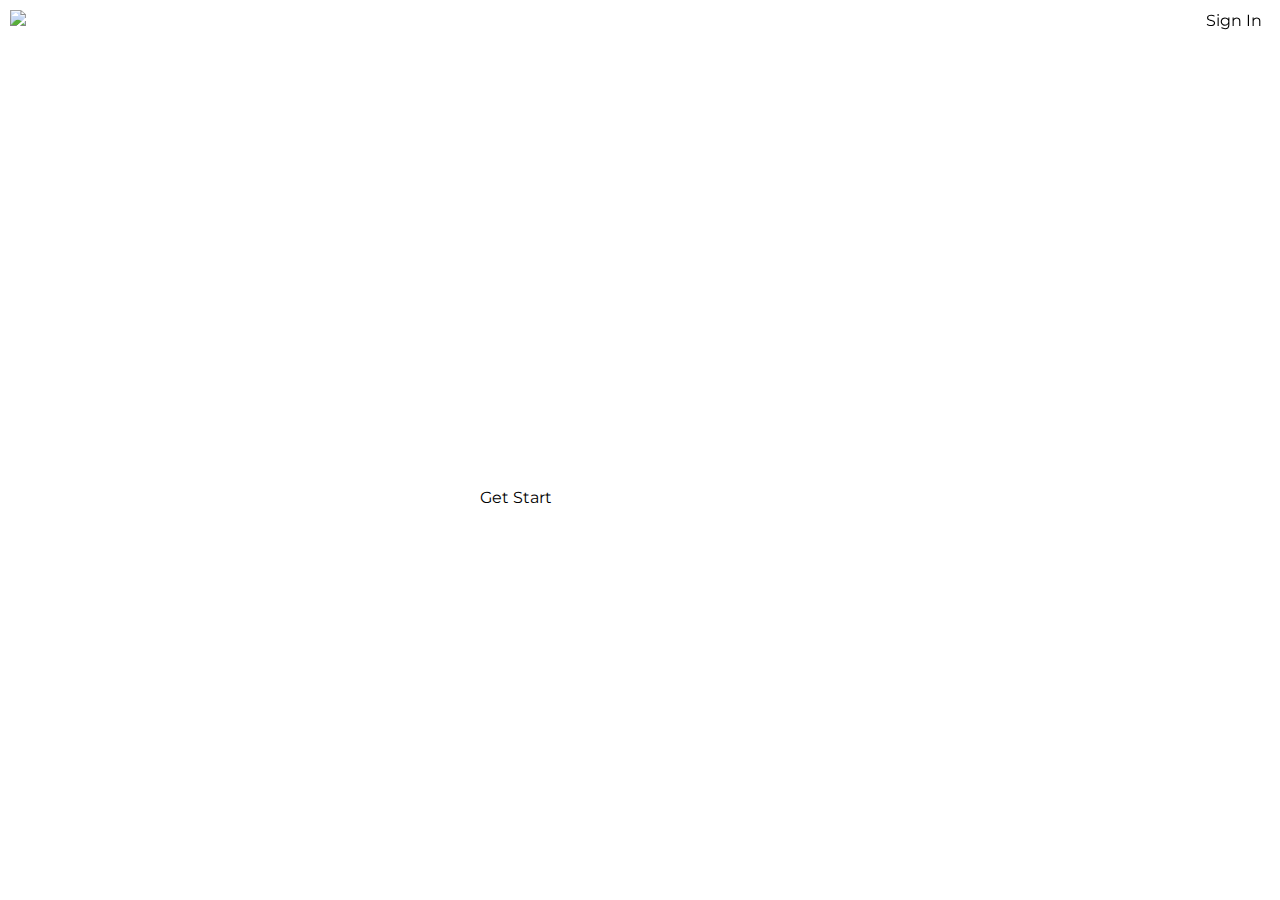
==== html/index.html @ ce7d1e2d "налаштування папок" ====
<!DOCTYPE html>
<html lang="en">

<head>
    <meta charset="UTF-8">
    <meta http-equiv="X-UA-Compatible" content="IE=edge">
    <meta name="viewport" content="width=device-width, initial-scale=1.0">
    <title>VistraChat</title>
    <link rel="stylesheet" type="text/css" href="/css/index.css">
    <script src="js/script.js" defer>
    </script>

    <!--Boxicons -->
    <link rel="stylesheet" href="https://cdn.jsdelivr.net/npm/boxicons@latest/css/boxicons.min.css">
    <link
        href="https://fonts.googleapis.com/css2?family=Inter:wght@300;500&family=Montserrat:ital,wght@0,500;1,300&display=swap"
        rel="stylesheet">
</head>


<body>
    <header>
        <ul class="navigation">
            <a href="#">
                <span class="logo"><img src="img/Vector.png"></span>
            </a>
        </ul>
        <div class="buttons">
            <a href="#" class="btn1">Log In</a>
            <a href="#" class="btn">Sign In</a>
        </div>
    </header>

    <section class="home" id="home">
        <div class="contents">
            <span>Watch videos and chatting with friends.</span>
        </div>
        <div class="info">
            <div class="box">
                <i class='bx bx-group'></i>
                <h2>Watch Together</h2>
                <p>Virtual movie night with your partner, friends, family, or colleagues? We've got you covered! Gather
                    as many people as you like!</p>
            </div>
            <div class="box">
                <i class='bx bx-repost'></i>
                <h2>Auto Sync</h2>
                <p>No more 3, 2, 1...we'll handle the video synchronization for you!</p>
            </div>
            <div class="box">
                <i class='bx bx-conversation'></i>
                <h2>Share Your Thoughts</h2>
                <p>Use your keyboard to share reactions in live chat with your friends - the next best thing to being
                    together!</p>
            </div>
        </div>
        <div class="start">
            <a href="#" class="strt">Get Start</a>
        </div>
    </section>
</body>

</html>
---- css/index.css ----
* {
    font-family: 'Inter', sans-serif;
    font-family: 'Montserrat', sans-serif;
    margin: 0;
    padding: 0;
    box-sizing: border-box;
    list-style: none;
    text-decoration: none;
    scroll-padding-top: 2rem;
    scroll-behavior: smooth;
}

/*Fast Variable*/
:root {
    --text-color: #fff;
    --textt-color: #000;
}

body {
    background: url("VistraChat.png") no-repeat center center fixed;
    background-size: cover;
    font-family: 'Montserrat', sans-serif;
}

header {
    position: fixed;
    top: 0;
    left: 0;
    right: 0;
    padding: 10px 10px;
    display: flex;
    align-items: center;
    justify-content: space-between;
}

.btn {
    text-align: center;
    padding: 0.5rem;
    background: #fff;
    color: #000;
    border-radius: 0.5rem;
}

.btn1 {
    color: #fff;
}

.btn:hover {
    background: #000;
    color: #fff;
}

.btn1:hover {
    color: #000;
}

.contents {
    text-align: center;
}

.contents span {
    position: absolute;
    font-size: 43px;
    right: 350px;
    top: 11rem;
    font-family: 'Inter', sans-serif;
    color: #fff;
}

.info {
    display: flex;
    align-items: center;
    grid-template-columns: repeat(auto-fit, minmax(150px, auto));
    gap: 15rem;
    margin-top: 16rem;
    color: #fff;
}

.info .box {
    text-align: center;
    padding: 10px;
    backdrop-filter: blur(1.3px);
    border-radius: 0.5rem;
}

.info .box .bx {
    font-size: 39px;
    padding: 10px;
}

.info .box h2 {
    font-size: 1.3rem;
}

.strt {
    position: absolute;
    right: 45rem;
    top: 30rem;
    padding: 0.5rem;
    background: #fff;
    color: #000;
    border-radius: 0.5rem;
}

.strt:hover {
    background: #000;
    color: #fff;
}
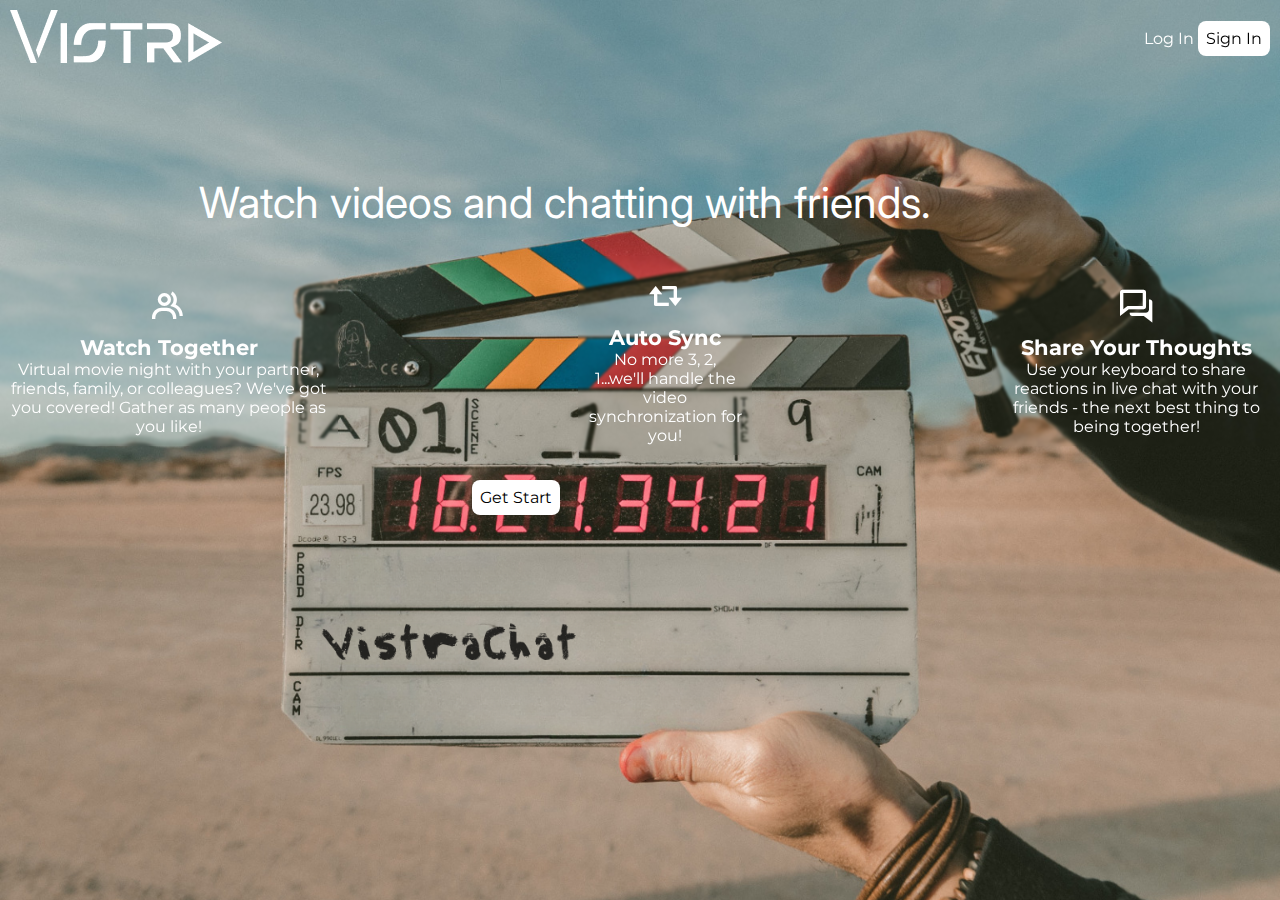
==== commit f4268967: "change folder img" ====
--- a/html/index.html
+++ b/html/index.html
@@ -1,63 +1,70 @@
 <!DOCTYPE html>
 <html lang="en">
-
-<head>
-    <meta charset="UTF-8">
-    <meta http-equiv="X-UA-Compatible" content="IE=edge">
-    <meta name="viewport" content="width=device-width, initial-scale=1.0">
+  <head>
+    <meta charset="UTF-8" />
+    <meta http-equiv="X-UA-Compatible" content="IE=edge" />
+    <meta name="viewport" content="width=device-width, initial-scale=1.0" />
     <title>VistraChat</title>
-    <link rel="stylesheet" type="text/css" href="/css/index.css">
-    <script src="js/script.js" defer>
-    </script>
+    <link rel="stylesheet" type="text/css" href="/css/index.css" />
+    <script src="js/script.js" defer></script>
 
     <!--Boxicons -->
-    <link rel="stylesheet" href="https://cdn.jsdelivr.net/npm/boxicons@latest/css/boxicons.min.css">
     <link
-        href="https://fonts.googleapis.com/css2?family=Inter:wght@300;500&family=Montserrat:ital,wght@0,500;1,300&display=swap"
-        rel="stylesheet">
-</head>
+      rel="stylesheet"
+      href="https://cdn.jsdelivr.net/npm/boxicons@latest/css/boxicons.min.css"
+    />
+    <link
+      href="https://fonts.googleapis.com/css2?family=Inter:wght@300;500&family=Montserrat:ital,wght@0,500;1,300&display=swap"
+      rel="stylesheet"
+    />
+  </head>
 
-
-<body>
+  <body>
     <header>
-        <ul class="navigation">
-            <a href="#">
-                <span class="logo"><img src="img/Vector.png"></span>
-            </a>
-        </ul>
-        <div class="buttons">
-            <a href="#" class="btn1">Log In</a>
-            <a href="#" class="btn">Sign In</a>
-        </div>
+      <ul class="navigation">
+        <a href="#">
+          <span class="logo"><img src="/img/Vector.png" alt="nothing" /></span>
+        </a>
+      </ul>
+      <div class="buttons">
+        <a href="#" class="btn1">Log In</a>
+        <a href="#" class="btn">Sign In</a>
+      </div>
     </header>
 
     <section class="home" id="home">
-        <div class="contents">
-            <span>Watch videos and chatting with friends.</span>
+      <div class="contents">
+        <span>Watch videos and chatting with friends.</span>
+      </div>
+      <div class="info">
+        <div class="box">
+          <i class="bx bx-group"></i>
+          <h2>Watch Together</h2>
+          <p>
+            Virtual movie night with your partner, friends, family, or
+            colleagues? We've got you covered! Gather as many people as you
+            like!
+          </p>
         </div>
-        <div class="info">
-            <div class="box">
-                <i class='bx bx-group'></i>
-                <h2>Watch Together</h2>
-                <p>Virtual movie night with your partner, friends, family, or colleagues? We've got you covered! Gather
-                    as many people as you like!</p>
-            </div>
-            <div class="box">
-                <i class='bx bx-repost'></i>
-                <h2>Auto Sync</h2>
-                <p>No more 3, 2, 1...we'll handle the video synchronization for you!</p>
-            </div>
-            <div class="box">
-                <i class='bx bx-conversation'></i>
-                <h2>Share Your Thoughts</h2>
-                <p>Use your keyboard to share reactions in live chat with your friends - the next best thing to being
-                    together!</p>
-            </div>
+        <div class="box">
+          <i class="bx bx-repost"></i>
+          <h2>Auto Sync</h2>
+          <p>
+            No more 3, 2, 1...we'll handle the video synchronization for you!
+          </p>
         </div>
-        <div class="start">
-            <a href="#" class="strt">Get Start</a>
+        <div class="box">
+          <i class="bx bx-conversation"></i>
+          <h2>Share Your Thoughts</h2>
+          <p>
+            Use your keyboard to share reactions in live chat with your friends
+            - the next best thing to being together!
+          </p>
         </div>
+      </div>
+      <div class="start">
+        <a href="#" class="strt">Get Start</a>
+      </div>
     </section>
-</body>
-
-</html>+  </body>
+</html>
--- a/css/index.css
+++ b/css/index.css
@@ -1,108 +1,108 @@
 * {
-    font-family: 'Inter', sans-serif;
-    font-family: 'Montserrat', sans-serif;
-    margin: 0;
-    padding: 0;
-    box-sizing: border-box;
-    list-style: none;
-    text-decoration: none;
-    scroll-padding-top: 2rem;
-    scroll-behavior: smooth;
+	font-family: "Inter", sans-serif;
+	font-family: "Montserrat", sans-serif;
+	margin: 0;
+	padding: 0;
+	box-sizing: border-box;
+	list-style: none;
+	text-decoration: none;
+	scroll-padding-top: 2rem;
+	scroll-behavior: smooth;
 }
 
 /*Fast Variable*/
 :root {
-    --text-color: #fff;
-    --textt-color: #000;
+	--text-color: #fff;
+	--textt-color: #000;
 }
 
 body {
-    background: url("VistraChat.png") no-repeat center center fixed;
-    background-size: cover;
-    font-family: 'Montserrat', sans-serif;
+	background: url("/img/VistraChat.png") no-repeat center center fixed;
+	background-size: cover;
+	font-family: "Montserrat", sans-serif;
 }
 
 header {
-    position: fixed;
-    top: 0;
-    left: 0;
-    right: 0;
-    padding: 10px 10px;
-    display: flex;
-    align-items: center;
-    justify-content: space-between;
+	position: fixed;
+	top: 0;
+	left: 0;
+	right: 0;
+	padding: 10px 10px;
+	display: flex;
+	align-items: center;
+	justify-content: space-between;
 }
 
 .btn {
-    text-align: center;
-    padding: 0.5rem;
-    background: #fff;
-    color: #000;
-    border-radius: 0.5rem;
+	text-align: center;
+	padding: 0.5rem;
+	background: #fff;
+	color: #000;
+	border-radius: 0.5rem;
 }
 
 .btn1 {
-    color: #fff;
+	color: #fff;
 }
 
 .btn:hover {
-    background: #000;
-    color: #fff;
+	background: #000;
+	color: #fff;
 }
 
 .btn1:hover {
-    color: #000;
+	color: #000;
 }
 
 .contents {
-    text-align: center;
+	text-align: center;
 }
 
 .contents span {
-    position: absolute;
-    font-size: 43px;
-    right: 350px;
-    top: 11rem;
-    font-family: 'Inter', sans-serif;
-    color: #fff;
+	position: absolute;
+	font-size: 43px;
+	right: 350px;
+	top: 11rem;
+	font-family: "Inter", sans-serif;
+	color: #fff;
 }
 
 .info {
-    display: flex;
-    align-items: center;
-    grid-template-columns: repeat(auto-fit, minmax(150px, auto));
-    gap: 15rem;
-    margin-top: 16rem;
-    color: #fff;
+	display: flex;
+	align-items: center;
+	grid-template-columns: repeat(auto-fit, minmax(150px, auto));
+	gap: 15rem;
+	margin-top: 16rem;
+	color: #fff;
 }
 
 .info .box {
-    text-align: center;
-    padding: 10px;
-    backdrop-filter: blur(1.3px);
-    border-radius: 0.5rem;
+	text-align: center;
+	padding: 10px;
+	backdrop-filter: blur(1.3px);
+	border-radius: 0.5rem;
 }
 
 .info .box .bx {
-    font-size: 39px;
-    padding: 10px;
+	font-size: 39px;
+	padding: 10px;
 }
 
 .info .box h2 {
-    font-size: 1.3rem;
+	font-size: 1.3rem;
 }
 
 .strt {
-    position: absolute;
-    right: 45rem;
-    top: 30rem;
-    padding: 0.5rem;
-    background: #fff;
-    color: #000;
-    border-radius: 0.5rem;
+	position: absolute;
+	right: 45rem;
+	top: 30rem;
+	padding: 0.5rem;
+	background: #fff;
+	color: #000;
+	border-radius: 0.5rem;
 }
 
 .strt:hover {
-    background: #000;
-    color: #fff;
-}+	background: #000;
+	color: #fff;
+}
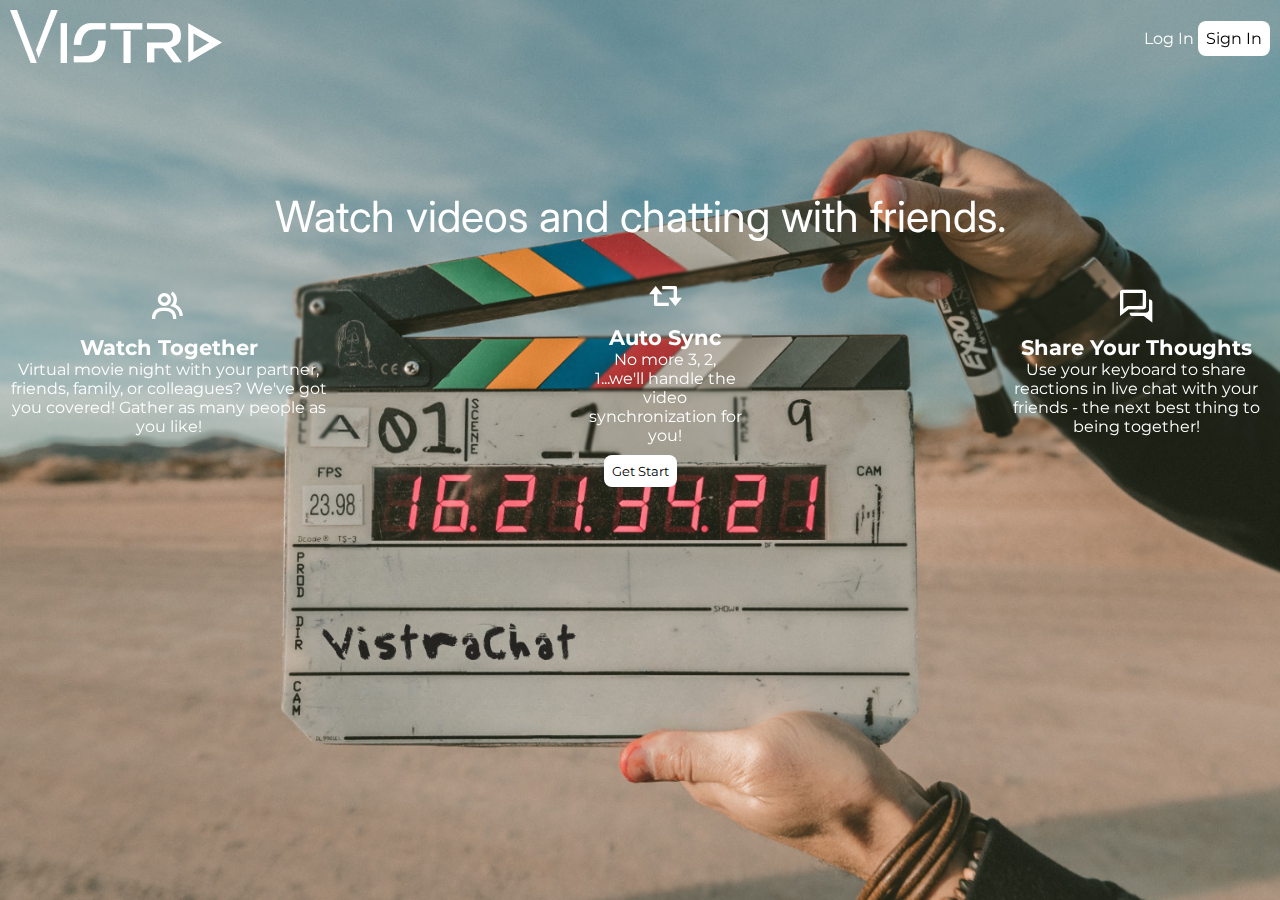
==== commit 395da605: "Fix code" ====
--- a/html/index.html
+++ b/html/index.html
@@ -1,6 +1,7 @@
 <!DOCTYPE html>
 <html lang="en">
-  <head>
+
+<head>
     <meta charset="UTF-8" />
     <meta http-equiv="X-UA-Compatible" content="IE=edge" />
     <meta name="viewport" content="width=device-width, initial-scale=1.0" />
@@ -9,62 +10,59 @@
     <script src="js/script.js" defer></script>
 
     <!--Boxicons -->
+    <link rel="stylesheet" href="https://cdn.jsdelivr.net/npm/boxicons@latest/css/boxicons.min.css" />
     <link
-      rel="stylesheet"
-      href="https://cdn.jsdelivr.net/npm/boxicons@latest/css/boxicons.min.css"
-    />
-    <link
-      href="https://fonts.googleapis.com/css2?family=Inter:wght@300;500&family=Montserrat:ital,wght@0,500;1,300&display=swap"
-      rel="stylesheet"
-    />
-  </head>
+        href="https://fonts.googleapis.com/css2?family=Inter:wght@300;500&family=Montserrat:ital,wght@0,500;1,300&display=swap"
+        rel="stylesheet" />
+</head>
 
-  <body>
+<body>
     <header>
-      <ul class="navigation">
-        <a href="#">
-          <span class="logo"><img src="/img/Vector.png" alt="nothing" /></span>
-        </a>
-      </ul>
-      <div class="buttons">
-        <a href="#" class="btn1">Log In</a>
-        <a href="#" class="btn">Sign In</a>
-      </div>
+        <ul class="navigation">
+            <a href="#">
+                <span class="logo"><img src="/img/Vector.png" alt="nothing" /></span>
+            </a>
+        </ul>
+        <div class="buttons">
+            <a href="#" class="btn1">Log In</a>
+            <a href="#" class="btn">Sign In</a>
+        </div>
     </header>
 
     <section class="home" id="home">
-      <div class="contents">
-        <span>Watch videos and chatting with friends.</span>
-      </div>
-      <div class="info">
-        <div class="box">
-          <i class="bx bx-group"></i>
-          <h2>Watch Together</h2>
-          <p>
-            Virtual movie night with your partner, friends, family, or
-            colleagues? We've got you covered! Gather as many people as you
-            like!
-          </p>
+        <div class="contents">
+            <span>Watch videos and chatting with friends.</span>
         </div>
-        <div class="box">
-          <i class="bx bx-repost"></i>
-          <h2>Auto Sync</h2>
-          <p>
-            No more 3, 2, 1...we'll handle the video synchronization for you!
-          </p>
+        <div class="info">
+            <div class="box">
+                <i class="bx bx-group"></i>
+                <h2>Watch Together</h2>
+                <p>
+                    Virtual movie night with your partner, friends, family, or
+                    colleagues? We've got you covered! Gather as many people as you
+                    like!
+                </p>
+            </div>
+            <div class="box">
+                <i class="bx bx-repost"></i>
+                <h2>Auto Sync</h2>
+                <p>
+                    No more 3, 2, 1...we'll handle the video synchronization for you!
+                </p>
+            </div>
+            <div class="box">
+                <i class="bx bx-conversation"></i>
+                <h2>Share Your Thoughts</h2>
+                <p>
+                    Use your keyboard to share reactions in live chat with your friends
+                    - the next best thing to being together!
+                </p>
+            </div>
         </div>
-        <div class="box">
-          <i class="bx bx-conversation"></i>
-          <h2>Share Your Thoughts</h2>
-          <p>
-            Use your keyboard to share reactions in live chat with your friends
-            - the next best thing to being together!
-          </p>
+        <div class="start">
+            <button href="#" class="strt">Get Start</button>
         </div>
-      </div>
-      <div class="start">
-        <a href="#" class="strt">Get Start</a>
-      </div>
     </section>
-  </body>
-</html>
+</body>
+
+</html>--- a/css/index.css
+++ b/css/index.css
@@ -59,10 +59,13 @@
 }
 
 .contents span {
-	position: absolute;
+	position: fixed;
+	top: 0;
+	left: 0;
+	right: 0;
+	padding: 190px 10px;
+	align-items: center;
 	font-size: 43px;
-	right: 350px;
-	top: 11rem;
 	font-family: "Inter", sans-serif;
 	color: #fff;
 }
@@ -93,16 +96,17 @@
 }
 
 .strt {
-	position: absolute;
-	right: 45rem;
-	top: 30rem;
+	display: flex;
+	align-items: center;
+	margin: auto;
 	padding: 0.5rem;
 	background: #fff;
 	color: #000;
+	border: none;
 	border-radius: 0.5rem;
 }
 
 .strt:hover {
 	background: #000;
 	color: #fff;
-}
+}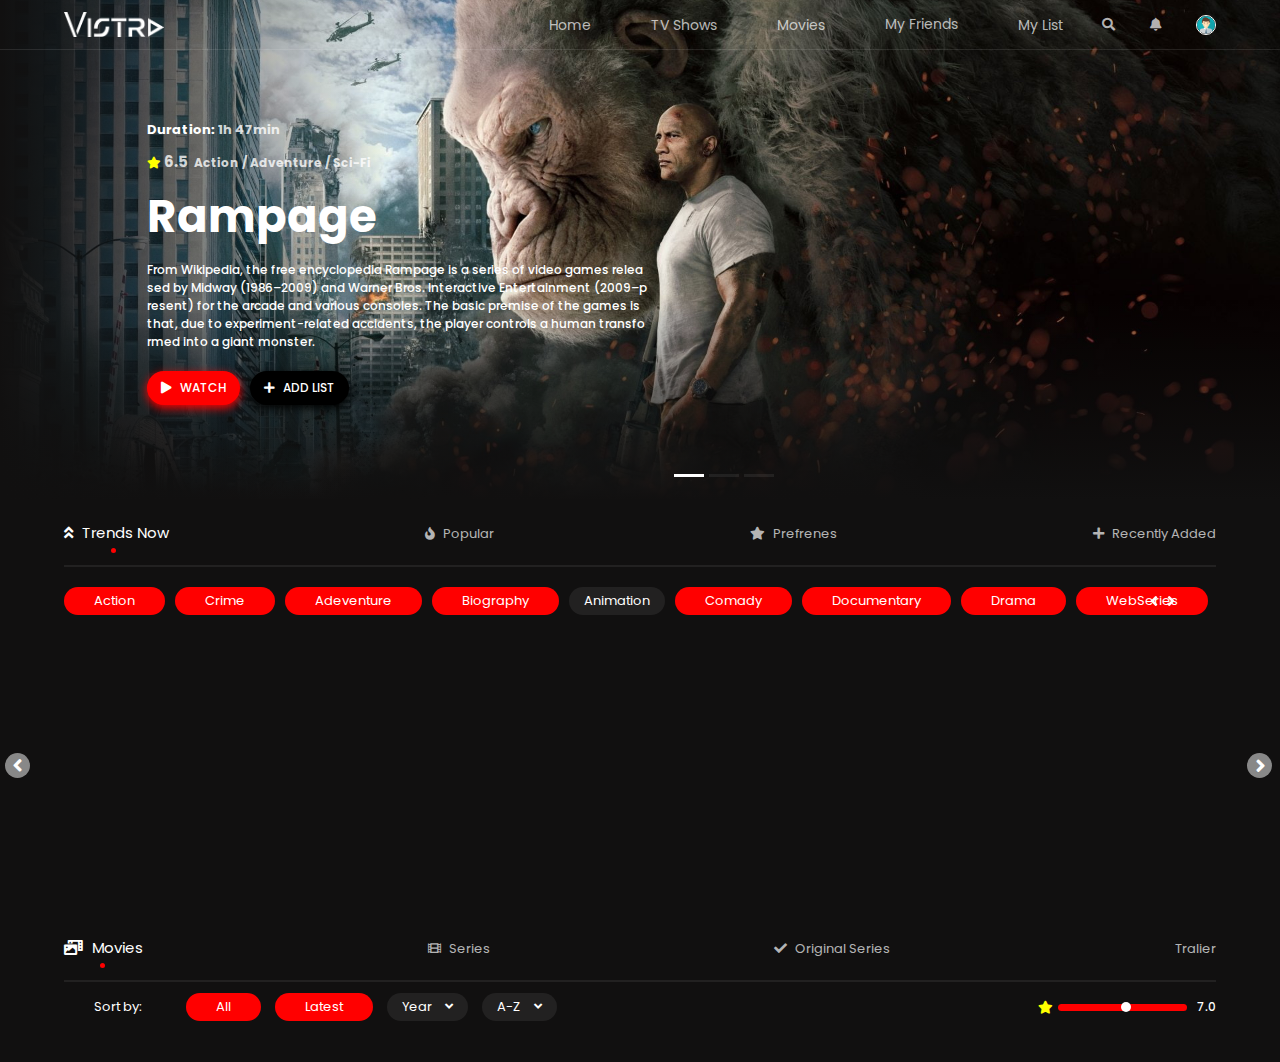
==== commit c02f56e8: "Merge branch 'main' into kaskiw" ====
--- a/html/index.html
+++ b/html/index.html
@@ -2,67 +2,173 @@
 <html lang="en">
 
 <head>
-    <meta charset="UTF-8" />
-    <meta http-equiv="X-UA-Compatible" content="IE=edge" />
-    <meta name="viewport" content="width=device-width, initial-scale=1.0" />
-    <title>VistraChat</title>
-    <link rel="stylesheet" type="text/css" href="/css/index.css" />
-    <script src="js/script.js" defer></script>
-
-    <!--Boxicons -->
-    <link rel="stylesheet" href="https://cdn.jsdelivr.net/npm/boxicons@latest/css/boxicons.min.css" />
-    <link
-        href="https://fonts.googleapis.com/css2?family=Inter:wght@300;500&family=Montserrat:ital,wght@0,500;1,300&display=swap"
-        rel="stylesheet" />
+    <meta charset="UTF-8">
+    <meta http-equiv="X-UA-Compatible" content="IE=edge">
+    <meta name="viewport" content="width=device-width, initial-scale=1.0">
+    <!-- bootstrap cdn link  -->
+    <link rel="stylesheet" href="https://cdn.jsdelivr.net/npm/bootstrap-icons@1.8.1/font/bootstrap-icons.css">
+    <!-- font-awesome cdn link  -->
+    <link href="https://cdnjs.cloudflare.com/ajax/libs/font-awesome/5.13.0/css/all.min.css" rel="stylesheet">
+    <link rel="stylesheet" href="/css/index.css">
+    <title>Advanced Level Movies Website</title>
 </head>
 
 <body>
     <header>
-        <ul class="navigation">
-            <a href="#">
-                <span class="logo"><img src="/img/Vector.png" alt="nothing" /></span>
-            </a>
-        </ul>
-        <div class="buttons">
-            <a href="#" class="btn1">Log In</a>
-            <a href="#" class="btn">Sign In</a>
+        <nav>
+            <a href="/" class="logo"><img src="/img/Vectorr.png" alt=""></a>
+            <div class="end_bx">
+                <ul>
+                    <li><a href="#">Home</a></li>
+                    <li><a href="#">TV Shows</a></li>
+                    <li><a href="#">Movies</a></li>
+                    <li><a href="#">My Friends</a></li>
+                    <li><a href="#">My List</a></li>
+                </ul>
+                <div class="search">
+                    <input type="text" placeholder="Search movies..." id="search">
+                    <i class="fas fa-search" id="search_icon"></i>
+                    <div class="search_bx2">
+                        <!-- <a href="#">
+                            <img src="mimg/a perfact.jpg" alt="">
+                            <div class="content2">
+                                <h6>A Perfact</h6>
+                                <p>2018</p>
+                            </div>
+                        </a> -->
+                    </div>
+                </div>
+                <div class="bell">
+                    <i class="fas fa-bell"></i>
+                </div>
+                <div class="user">
+                    <img src="/img/user.png" alt="Andrew" title="Andrew">
+                </div>
+            </div>
+        </nav>
+
+        <div class="content">
+            <h6>Duration: <span id="header_dur">1h 47min</span></h6>
+            <h3 id="header_gen"><i class="fas fa-star"></i>6.5
+                <span>Action / Adventure / Sci-Fi</span>
+            </h3>
+            <h1 id="header_title">Rampage</h1>
+            <p id="header_pra">From Wikipedia, the free encyclopedia Rampage is a series of video games released by
+                Midway (1986–2009) and Warner Bros. Interactive Entertainment (2009–present) for the arcade and various
+                consoles. The basic premise of the games is that,
+                due to experiment-related accidents, the player controls a human transformed into a giant monster.</p>
+            <div class="btns">
+                <a href="#"> <button><i class="fas fa-play" id="play_btn"></i> WATCH</button></a>
+                <button><i class="fas fa-plus"></i> ADD LIST</button>
+            </div>
+        </div>
+        <div class="slider_btns">
+            <h6 class="slider"></h6>
+            <h6 class="slider"></h6>
+            <h6 class="slider"></h6>
         </div>
     </header>
+    <!-- trending box start  -->
+    <div class="tranding_bx">
+        <li><a href="#" class="active"><i class="fas fa-angle-double-up"></i> Trends Now <span></span></a></li>
+        <li><a href="#"><i class="fas fa-fire"></i> Popular <span></span></a></li>
+        <li><a href="#"><i class="fas fa-star"></i> Prefrenes <span></span></a></li>
+        <li><a href="#"><i class="fas fa-plus"></i> Recently Added <span></span></a></li>
+    </div>
 
-    <section class="home" id="home">
-        <div class="contents">
-            <span>Watch videos and chatting with friends.</span>
+    <!-- category box start  -->
+    <div class="cato_bx" id="cato_bx">
+        <button id="action1">Action</button>
+        <button id="crime1">Crime</button>
+        <button>Adeventure</button>
+        <button>Biography</button>
+        <button>Animation</button>
+        <button>Comady</button>
+        <button>Documentary</button>
+        <button id="drama1">Drama</button>
+        <button>WebSeries</button>
+        <button>18+</button>
+        <button>SciFi</button>
+        <button>Horor</button>
+        <!-- all button copyed  -->
+        <div class="cato_left_right">
+            <i class="fas fa-angle-down" id="left_scroll"></i>
         </div>
-        <div class="info">
-            <div class="box">
-                <i class="bx bx-group"></i>
-                <h2>Watch Together</h2>
-                <p>
-                    Virtual movie night with your partner, friends, family, or
-                    colleagues? We've got you covered! Gather as many people as you
-                    like!
-                </p>
-            </div>
-            <div class="box">
-                <i class="bx bx-repost"></i>
-                <h2>Auto Sync</h2>
-                <p>
-                    No more 3, 2, 1...we'll handle the video synchronization for you!
-                </p>
-            </div>
-            <div class="box">
-                <i class="bx bx-conversation"></i>
-                <h2>Share Your Thoughts</h2>
-                <p>
-                    Use your keyboard to share reactions in live chat with your friends
-                    - the next best thing to being together!
-                </p>
-            </div>
+        <div class="cato_left_right">
+            <i class="fas fa-angle-down" id="right_scroll"></i>
         </div>
-        <div class="start">
-            <button href="#" class="strt">Get Start</button>
+    </div>
+
+    <!-- movies box strat  -->
+    <div class="movie_bx_1" id="mvoes_bx_1">
+        <button id="left_scroll1"> <i class="fas fa-angle-down"></i></button>
+        <button id="right_scroll1"> <i class="fas fa-angle-down"></i></button>
+        <div class="movie_bxx" id="action_bx"></div>
+        <div class="movie_bxx" id="crime_bx"></div>
+        <div class="movie_bxx" id="drama_bx"></div>
+    </div>
+    <!-- movies box end  -->
+
+    <!-- trending box2 start  -->
+    <div class="tranding_bx" style="margin-top: 20px;">
+        <li><a href="#" class="active"><i class="fas fa-photo-video"></i> Movies <span></span></a></li>
+        <li><a href="#"><i class="fas fa-film"></i> Series <span></span></a></li>
+        <li><a href="#"><i class="fas fa-check"></i> Original Series <span></span></a></li>
+        <li><a href="#"> Tralier <span></span></a></li>
+    </div>
+    <div class="cato_bx cato_bx2">
+        <div class="left_cato">
+            <button>Sort by:</button>
+            <button id="all_btn">All</button>
+            <button id="latest_btn">Latest</button>
+            <button id="year">Year <i class="fas fa-angle-down"></i>
+                <div class="year_bx">
+                    <li id="year2022__btn">2022</li>
+                    <li id="year2021__btn">2021</li>
+                    <li id="year2020__btn">2020</li>
+                    <li>2019</li>
+                    <li>2018</li>
+                    <li>2017</li>
+                    <li>2016</li>
+                    <li>2015</li>
+                    <li>2014</li>
+                </div>
+            </button>
+            <button id="a_z">A-Z <i class="fas fa-angle-down"></i>
+                <div class="year_bx letter_bx">
+                    <li id="letter_a_btn">A</li>
+                    <li id="letter_b_btn">B</li>
+                    <li>C</li>
+                    <li>E</li>
+                    <li>F</li>
+                    <li>G</li>
+                    <li>H</li>
+                    <li id="letter_t_btn">T</li>
+                    <li>Z</li>
+                </div>
+            </button>
         </div>
-    </section>
+        <div class="right_cato">
+            <i class="fas fa-star"></i>
+            <input type="range" name="" id="change_input" min="4.2" max="9.9">
+            <span>7.0</span>
+        </div>
+    </div>
+
+    <div class="movie_bx_1 movie_bx_2">
+        <div class="all box2_actives" id="all"></div>
+        <div class="latest box2_actives" id="latest"></div>
+        <div class="year" id="year_2022"></div>
+        <div class="year" id="year_2021"></div>
+        <div class="year" id="year_2020"></div>
+        <div class="letter" id="letter_a"></div>
+        <div class="letter" id="letter_b"></div>
+        <div class="letter" id="letter_t"></div>
+        <div class="rate_change" id="rate4"></div>
+        <div class="rate_change" id="rate8"></div>
+    </div>
+    <script src="/js/script.js"></script>
+    <script src="/js/app.js"></script>
 </body>
 
 </html>--- a/css/index.css
+++ b/css/index.css
@@ -1,112 +1,1005 @@
+@import url('https://fonts.googleapis.com/css2?family=Poppins:wght@100;200;300;400;500;600;700;800;900&display=swap');
 * {
-	font-family: "Inter", sans-serif;
-	font-family: "Montserrat", sans-serif;
-	margin: 0;
-	padding: 0;
-	box-sizing: border-box;
-	list-style: none;
-	text-decoration: none;
-	scroll-padding-top: 2rem;
-	scroll-behavior: smooth;
-}
-
-/*Fast Variable*/
-:root {
-	--text-color: #fff;
-	--textt-color: #000;
+    padding: 0%;
+    margin: 0%;
+    box-sizing: border-box;
+}
+
+html {
+    scroll-behavior: smooth;
 }
 
 body {
-	background: url("/img/VistraChat.png") no-repeat center center fixed;
-	background-size: cover;
-	font-family: "Montserrat", sans-serif;
+    font-family: "Poppins", sans-serif;
+    background: rgb(17, 16, 16);
 }
 
 header {
-	position: fixed;
-	top: 0;
-	left: 0;
-	right: 0;
-	padding: 10px 10px;
-	display: flex;
-	align-items: center;
-	justify-content: space-between;
-}
-
-.btn {
-	text-align: center;
-	padding: 0.5rem;
-	background: #fff;
-	color: #000;
-	border-radius: 0.5rem;
-}
-
-.btn1 {
-	color: #fff;
-}
-
-.btn:hover {
-	background: #000;
-	color: #fff;
-}
-
-.btn1:hover {
-	color: #000;
-}
-
-.contents {
-	text-align: center;
-}
-
-.contents span {
-	position: fixed;
-	top: 0;
-	left: 0;
-	right: 0;
-	padding: 190px 10px;
-	align-items: center;
-	font-size: 43px;
-	font-family: "Inter", sans-serif;
-	color: #fff;
-}
-
-.info {
-	display: flex;
-	align-items: center;
-	grid-template-columns: repeat(auto-fit, minmax(150px, auto));
-	gap: 15rem;
-	margin-top: 16rem;
-	color: #fff;
-}
-
-.info .box {
-	text-align: center;
-	padding: 10px;
-	backdrop-filter: blur(1.3px);
-	border-radius: 0.5rem;
-}
-
-.info .box .bx {
-	font-size: 39px;
-	padding: 10px;
-}
-
-.info .box h2 {
-	font-size: 1.3rem;
-}
-
-.strt {
-	display: flex;
-	align-items: center;
-	margin: auto;
-	padding: 0.5rem;
-	background: #fff;
-	color: #000;
-	border: none;
-	border-radius: 0.5rem;
-}
-
-.strt:hover {
-	background: #000;
-	color: #fff;
-}+    position: relative;
+    width: 100%;
+    height: 500px;
+    /* border: 1px solid #fff; */
+    background: url('/img/121213.jpg') no-repeat center center/cover;
+    transition: 1s linear;
+    z-index: 2;
+}
+
+header::before {
+    content: '';
+    position: absolute;
+    width: 100%;
+    height: 40%;
+    background: linear-gradient(0deg, rgb(17, 16, 16), transparent);
+    bottom: 0;
+    left: 0;
+    z-index: -1;
+}
+
+header::after {
+    content: '';
+    position: absolute;
+    width: 30%;
+    height: 100%;
+    background: linear-gradient(90deg, rgb(17, 16, 16), transparent);
+    top: 0;
+    left: 0;
+    z-index: -1;
+}
+
+header nav {
+    width: 100%;
+    height: 10%;
+    border-bottom: 1.3px solid rgb(255, 255, 255, .1);
+    padding: 0px 5%;
+    display: flex;
+    align-items: center;
+    justify-content: space-between;
+}
+
+.logo,
+.end_bx {
+    /* border: 1px solid #fff; */
+    display: flex;
+    align-items: center;
+}
+
+header nav .logo img {
+    width: 100px;
+}
+
+header nav .end_bx ul {
+    list-style-type: none;
+    display: flex;
+    align-items: center;
+}
+
+header nav .end_bx ul li {
+    margin: 0px 30px;
+    position: relative;
+}
+
+header nav .end_bx ul li a {
+    text-decoration: none;
+    color: rgb(255, 255, 255, .7);
+    font-size: 14px;
+    font-family: 'Poppins', sans-serif;
+    transition: .3s linear;
+}
+
+header nav .end_bx ul li:nth-child(4) {
+    color: rgb(255, 255, 255, .7);
+    font-size: 14px;
+    font-family: 'Poppins', sans-serif;
+    transition: .3s linear;
+    cursor: pointer;
+}
+
+header nav .end_bx ul li:nth-child(4):hover {
+    color: #fff;
+}
+
+header nav .end_bx ul li a:hover {
+    color: #fff;
+}
+
+header nav .end_bx ul li:nth-child(4) .fas {
+    font-size: 12px;
+    margin: 2px 0px 0px 3px;
+    transition: .3s linear;
+}
+
+header nav .end_bx ul li:nth-child(4):hover .fas {
+    transform: rotate(180deg);
+}
+
+
+/* nav other list start  */
+
+header nav .end_bx ul li .list {
+    position: absolute;
+    width: 150px;
+    height: auto;
+    display: flex;
+    justify-content: center;
+    flex-direction: column;
+    top: 30px;
+    z-index: 1;
+    padding: 10px;
+    opacity: 0;
+    visibility: hidden;
+}
+
+header nav .end_bx ul li:hover .list {
+    opacity: 1;
+    visibility: visible;
+}
+
+header nav .end_bx ul li .list::before {
+    content: '';
+    position: absolute;
+    width: 100%;
+    height: 100%;
+    background: rgb(184, 184, 184, .1);
+    backdrop-filter: blur(5px);
+    border-radius: 10px;
+    z-index: -1;
+}
+
+header nav .end_bx ul li .list::after {
+    content: '';
+    position: absolute;
+    border-left: 15px solid rgb(184, 184, 184, .1);
+    border-right: 15px solid transparent;
+    border-bottom: 15px solid transparent;
+    backdrop-filter: blur(5px);
+    top: -1px;
+    left: 20px;
+    transform: rotate(45deg);
+    z-index: -1;
+}
+
+header nav .end_bx ul li .list a {
+    text-decoration: none;
+    color: rgb(255, 255, 255, .7);
+    padding: 10px 0px 10px 10px;
+    font-family: 'Poppins', sans-serif;
+    font-size: 13px;
+    transition: .3s linear;
+}
+
+header nav .end_bx ul li .list a:hover {
+    color: #fff;
+}
+
+
+/* nav other list end  */
+
+header nav .end_bx .search {
+    position: relative;
+    display: flex;
+    align-items: center;
+    color: #fff;
+}
+
+header nav .end_bx .search input {
+    padding: 3px 0px 3px 8px;
+    border-radius: 20px;
+    outline: none;
+    border: none;
+    background: transparent;
+    color: #fff;
+    transition: 1s linear;
+    -webkit-transition: 1s linear;
+    width: 0px;
+}
+
+header nav .end_bx .search i {
+    color: rgb(255, 255, 255, .7);
+    font-size: 13px;
+    cursor: pointer;
+    transition: .4s linear;
+}
+
+header nav .end_bx .search i:hover {
+    color: #fff;
+}
+
+header nav .end_bx .search .search_bx2 {
+    position: absolute;
+    width: 200px;
+    height: 300px;
+    /* border: 1px solid #fff; */
+    top: 35px;
+    left: -10px;
+    background: rgb(184, 184, 184, .3);
+    border-radius: 10px;
+    overflow: auto;
+    visibility: hidden;
+    opacity: 0;
+    transition: .3s linear;
+}
+
+header nav .end_bx .search .search_bx2::-webkit-scrollbar {
+    width: 7px;
+    background: rgb(184, 184, 184, .3);
+    border-radius: 20px;
+}
+
+header nav .end_bx .search .search_bx2::-webkit-scrollbar-thumb {
+    background: rgb(184, 184, 184, .7);
+    border-radius: 20px;
+}
+
+header nav .end_bx .search .search_bx2 a {
+    text-decoration: none;
+    color: #fff;
+    width: 100%;
+    height: 50px;
+    /* border: 1px solid #fff; */
+    display: flex;
+    align-items: center;
+    transition: .3s linear;
+}
+
+header nav .end_bx .search .search_bx2 a:hover {
+    background: rgb(184, 184, 184, .6);
+}
+
+header nav .end_bx .search .search_bx2 a img {
+    width: 30px;
+    height: 45px;
+    border-radius: 5px;
+    margin: 0px 5px;
+}
+
+/*  */
+
+header nav .end_bx .sub-menu-wrap {
+    position: absolute;
+    top: 9%;
+    right: 4.5%;
+    width: 220px;
+    max-height: 0px;
+    overflow: hidden;
+    transition: max-height 0.5s;
+}
+
+header nav .end_bx .sub-menu-wrap.open-menu{
+    max-height: 320px;
+}
+
+
+header nav .end_bx .sub-menu {
+    background: rgba(32, 32, 32, 0.9);
+    padding: 20px;
+    margin: 5px;
+}
+
+header nav .end_bx .user-info {
+    display: flex;
+    align-items: center;
+}
+
+header nav .end_bx .user-info h2 {
+    font-size: 22px;
+    font-weight: 500;
+    color: rgb(255, 255, 255, .7);
+}
+
+header nav .end_bx .user-info img {
+    width: 40px;
+    border-radius: 50%;
+    margin-right: 15px;
+}
+
+header nav .end_bx .sub-menu hr {
+    border: 0;
+    height: 1px;
+    width: 100%;
+    background: rgb(255, 255, 255, .1);
+    margin: 15px 0 10px;
+}
+
+header nav .end_bx .sub-menu-link {
+    display: flex;
+    align-items: center;
+    text-decoration: none;
+    color: rgb(255, 255, 255, .7);
+    margin: 10px 0;
+}
+
+header nav .end_bx .sub-menu-link p {
+    font-size: 12px;
+    width: 100%;
+}
+
+header nav .end_bx .sub-menu-link img {
+    width: 35px;
+    background: #e5e5e5;
+    border-radius: 50%;
+    padding: 10px;
+    margin-right: 15px;
+}
+
+header nav .end_bx .sub-menu-link span {
+    font-size: 12px;
+    transition: transform 0.5s;
+}
+
+header nav .end_bx .sub-menu-link:hover span {
+    transform: translateX(5px);
+}
+
+header nav .end_bx .sub-menu-link:hover p {
+    font-weight: 600;
+    color: #fff;
+}
+/*  */
+
+header nav .end_bx .search .search_bx2 a .content2 {
+    color: #fff;
+}
+
+header nav .end_bx .search .search_bx2 a .content2 h6 {
+    font-size: 13px;
+}
+
+header nav .end_bx .search .search_bx2 a .content2 p {
+    color: rgb(255, 255, 255, .7);
+    font-size: 11px;
+    font-weight: 500;
+}
+
+
+/* javascript classes start  */
+
+header nav .end_bx .search .search_input {
+    width: 180px;
+}
+
+
+/* javascript classes end  */
+
+header nav .end_bx .bell {
+    color: rgb(255, 255, 255, .7);
+    font-size: 13px;
+    cursor: pointer;
+    transition: .3s linear;
+    margin: 0px 35px;
+}
+
+header nav .end_bx .bell:hover {
+    color: #fff;
+}
+
+header nav .end_bx .user {
+    width: 20px;
+    height: 20px;
+    border: 1px solid #fff;
+    border-radius: 50%;
+}
+
+header nav .end_bx .user img {
+    width: 100%;
+    height: 100%;
+    border-radius: 50%;
+    cursor: pointer;
+}
+
+header .content {
+    width: 77%;
+    height: auto;
+    /* border: 1px solid #fff; */
+    margin: 70px auto 0px auto;
+}
+
+header .content h6 {
+    color: #fff;
+    font-size: 13px;
+    transition: 1s linear;
+}
+
+header .content h6 span {
+    color: rgb(255, 255, 255, .8);
+}
+
+header .content h3 {
+    color: rgb(255, 255, 255, .8);
+    font-size: 15px;
+    margin: 10px 0px;
+    transition: 1s linear;
+}
+
+header .content h3 i {
+    color: rgb(255, 255, 0);
+    font-size: 12px;
+    margin-right: 3px;
+}
+
+header .content h3 span {
+    font-size: 12px;
+    margin-left: 3px;
+    transition: 1s linear;
+}
+
+header .content h1 {
+    font-size: 45px;
+    margin-bottom: 10px;
+    color: #fff;
+    transition: 1s linear;
+}
+
+header .content p {
+    width: 500px;
+    word-break: break-all;
+    font-size: 12px;
+    font-weight: 500;
+    color: #fff;
+    margin-bottom: 20px;
+    transition: 1s linear;
+}
+
+header .content .btns {
+    display: flex;
+    align-items: center;
+}
+
+header .content .btns button {
+    padding: 6px 12px;
+    border-radius: 20px;
+    background: red;
+    border: 2px solid red;
+    color: #fff;
+    margin-right: 10px;
+    font-family: 'Poppins', sans-serif;
+    font-size: 12px;
+    font-weight: 500;
+    box-shadow: 0px 3px 10px red;
+    transition: .3s linear;
+    cursor: pointer;
+    z-index: 999;
+}
+
+header .content .btns button:nth-child(2) {
+    border: 2px solid #000;
+    color: #fff;
+    background: #000;
+    box-shadow: 0px 3px 10px #000;
+}
+
+header .content .btns button:nth-child(3) {
+    border: 2px solid #000;
+    color: #fff;
+    background: #000;
+    box-shadow: 0px 3px 10px #000;
+}
+
+header .content .btns button:hover {
+    border: 2px solid #000;
+    color: #fff;
+    background: #000;
+    box-shadow: 0px 3px 10px #000;
+}
+
+header .content .btns button:nth-child(2):hover {
+    background: red;
+    border: 2px solid red;
+    color: #fff;
+    box-shadow: 0px 3px 10px red;
+}
+
+header .content .btns button:nth-child(3):hover {
+    background: red;
+    border: 2px solid red;
+    color: #fff;
+    box-shadow: 0px 3px 10px red;
+}
+
+header .content .btns button .fas {
+    margin-right: 5px;
+}
+
+/* */
+
+header nav .btns {
+    display: flex;
+    align-items: center;
+}
+
+header nav .btns a button {
+    padding: 6px 12px;
+    border-radius: 20px;
+    background: rgb(218, 25, 25);
+    border: 2px solid rgb(218, 25, 25);
+    color: #fff;
+    margin-right: 10px;
+    font-family: 'Poppins', sans-serif;
+    font-size: 12px;
+    font-weight: 500;
+    /* box-shadow: 0px 3px 10px rgb(218, 25, 25); */
+    transition: .4s linear;
+    cursor: pointer;
+    z-index: 999;
+}
+
+
+
+header nav .btns a button:hover {
+    border: 2px solid #000;
+    color: #fff;
+    background: #000;
+    box-shadow: 0px 3px 10px #000;
+}
+
+/*  */
+
+/*  */
+
+
+
+header .slider_btns {
+    position: absolute;
+    width: 300px;
+    height: 50px;
+    /* border: 1px solid #fff; */
+    bottom: 0;
+    left: 45%;
+    display: flex;
+    align-items: center;
+    justify-content: center;
+}
+
+header .slider_btns h6 {
+    width: 30px;
+    height: 3px;
+    margin-right: 5px;
+    transition: 1s linear;
+    background: rgb(184, 184, 184, .1);
+}
+
+header .slider_btns h6:nth-child(1) {
+    background: #fff;
+}
+
+.tranding_bx {
+    width: 90%;
+    height: auto;
+    border-bottom: 2px solid rgb(184, 184, 184, .1);
+    margin: auto;
+    padding: 20px 0px;
+    display: flex;
+    align-items: center;
+    justify-content: space-between;
+}
+
+.tranding_bx li {
+    list-style: none;
+    transition: .3s linear;
+}
+
+.tranding_bx li a {
+    position: relative;
+    text-decoration: none;
+    color: rgb(255, 255, 255, .7);
+    font-size: 13px;
+    transition: .3 linear;
+}
+
+.tranding_bx li a:hover {
+    color: #fff;
+}
+
+.tranding_bx li .fas {
+    margin-right: 5px;
+}
+
+.tranding_bx li a span {
+    position: absolute;
+    width: 5px;
+    height: 5px;
+    background: transparent;
+    border-radius: 50%;
+    bottom: -10px;
+    left: 45%;
+}
+
+
+/* tranding box active classes start  */
+
+.tranding_bx li .active {
+    font-size: 15px;
+    color: #fff;
+}
+
+.tranding_bx li .active span {
+    background: red;
+}
+
+
+/* tranding box active classes end    */
+
+
+/* category box start  */
+
+.cato_bx {
+    position: relative;
+    width: 90%;
+    height: auto;
+    margin: auto;
+    /* border: 1px solid #fff; */
+    display: flex;
+    align-items: center;
+    padding: 20px 40px 20px 0px;
+    overflow: auto;
+    scroll-behavior: smooth;
+    z-index: 999;
+}
+
+.cato_bx::-webkit-scrollbar {
+    display: none;
+}
+
+.cato_bx button {
+    padding: 4px 30px;
+    background: red;
+    border: none;
+    outline: none;
+    color: #fff;
+    border-radius: 20px;
+    font-family: 'Poppins', sans-serif;
+    font-weight: 400;
+    font-size: 13px;
+    margin-right: 10px;
+    cursor: pointer;
+    transition: .3s linear;
+}
+
+.cato_bx button:hover {
+    background: rgb(184, 184, 184, .1);
+}
+
+.cato_bx .cato_left_right {
+    position: sticky;
+    right: 1.5%;
+    color: #fff;
+    cursor: pointer;
+}
+
+.cato_bx .cato_left_right:nth-last-child(1) {
+    right: 0%;
+}
+
+.cato_bx .cato_left_right i {
+    transform: rotate(90deg);
+    transition: .3s linear;
+}
+
+.cato_bx .cato_left_right:nth-last-child(1) i {
+    transform: rotate(-90deg);
+}
+
+
+/* cato button java class start  */
+
+.cato_bx .cato_button_active {
+    background: rgb(184, 184, 184, .2);
+}
+
+
+/* cato button java class end */
+
+.movie_bx_1 {
+    /* position: relative; */
+    width: 100%;
+    height: 260px;
+    /* border: 1px solid #fff; */
+    display: flex;
+    align-items: center;
+    overflow: auto;
+    scroll-behavior: smooth;
+}
+
+.movie_bx_1::-webkit-scrollbar {
+    display: none;
+}
+
+
+/* movie extra box  */
+
+.movie_bx_1 {
+    /* position: relative; */
+    width: 100%;
+    height: 260px;
+    /* border: 1px solid #fff; */
+    display: flex;
+    align-items: center;
+    overflow: auto;
+    scroll-behavior: smooth;
+}
+
+.movie_bx_1::-webkit-scrollbar{
+  display: none;
+}
+
+.movie_bx_1 .card {
+    min-width: 140px;
+    height: 250px;
+    /* border: 1px solid #fff; */
+    margin: 0px 7px;
+}
+
+.movie_bx_1 .card:nth-last-child(1) {
+    margin: 0px 5px 0px 0px;
+}
+
+.movie_bx_1 .card a {
+    text-decoration: none;
+    color: #fff;
+}
+
+.movie_bx_1 .card a img {
+    width: 100%;
+    height: 80%;
+    border-radius: 8px;
+}
+
+.movie_bx_1 .card a .content {
+    width: 100%;
+    height: 15%;
+    /* border: 1px solid #fff; */
+    margin-top: 5px;
+}
+
+.movie_bx_1 .card a .content h5 {
+    text-overflow: ellipsis;
+    white-space: nowrap;
+    overflow: hidden;
+    font-weight: 500;
+    font-size: 12px;
+}
+
+.movie_bx_1 .card a .content h6 {
+    display: flex;
+    align-items: center;
+    justify-content: space-between;
+}
+
+.movie_bx_1 .card a .content h6 span {
+    color: rgb(255, 255, 255, .6);
+    font-weight: lighter
+}
+
+.movie_bx_1 .card a .content h6 .rate {
+    display: flex;
+    align-items: center;
+}
+
+.movie_bx_1 .card a .content h6 .rate .fas {
+    margin-right: 7px;
+    font-size: 9px;
+    color: rgb(255, 255, 255, .5);
+}
+
+.movie_bx_1 .card a .content h6 .rate .fas:nth-last-child(2) {
+    color: yellow;
+    margin: 1px;
+}
+
+.movie_bx_1 .card a .content h6 .rate h6 {
+    color: yellow;
+    margin-top: 3px;
+    font-size: 11px;
+    height: 5px;
+}
+
+.movie_bx_1 button {
+    position: absolute;
+    border: none;
+    outline: none;
+    color: #fff;
+    background: none;
+    left: 10px;
+    font-size: 20px;
+    cursor: pointer;
+    z-index: 999;
+}
+
+.movie_bx_1 button::before {
+    content: '';
+    position: absolute;
+    width: 25px;
+    height: 25px;
+    background: rgb(255, 255, 255, .5);
+    border-radius: 50%;
+    left: -5px;
+    top: -1px;
+    z-index: -1;
+    transition: .3s linear;
+}
+
+.movie_bx_1 button:hover::before {
+    background: rgb(255, 0, 0, .5);
+}
+
+.movie_bx_1 button:nth-child(2) {
+    left: 98%;
+}
+
+.movie_bx_1 button:nth-child(1) i {
+    transform: rotate(90deg);
+}
+
+.movie_bx_1 button:nth-child(2) i {
+    transform: rotate(-90deg);
+}
+
+.movie_bx_1 button:nth-child(2)::before {
+    left: -7px;
+    top: -1px;
+}
+
+
+.movie_bx_2 {
+    width: 90%;
+    height: auto;
+    margin: auto;
+    overflow: unset;
+    flex-wrap: wrap;
+    /* justify-content: space-between; */
+    padding: 20px 0px;
+    align-items: center;
+    display: flex;
+}
+
+.movie_bx_2 .card {
+    width: 140px;
+    height: 250px;
+    /* border: 1px solid #fff; */
+    margin: 7px 7px;
+}
+
+
+
+.cato_bx2 {
+    position: relative;
+    overflow: visible;
+    height: 30px;
+    margin-top: 10px;
+    display: flex;
+    align-items: center;
+    justify-content: space-between;
+    padding: 0px;
+}
+
+.cato_bx2 .left_cato button:nth-child(1) {
+    background: none;
+}
+
+.cato_bx2 .left_cato button i {
+    margin-left: 10px;
+    transition: .3s linear;
+}
+
+.cato_bx2 .left_cato button:nth-child(4),
+button:nth-child(5) {
+    padding: 4px 15px;
+    position: relative;
+    background: rgb(184, 184, 184, .1);
+}
+
+.cato_bx2 .right_cato {
+    display: flex;
+    align-items: center;
+    justify-content: space-between;
+}
+
+.cato_bx2 .right_cato i {
+    color: yellow;
+    font-size: 13px;
+    margin-right: 5px;
+}
+
+.cato_bx2 .right_cato input[type="range"] {
+    -webkit-appearance: none;
+    background: red;
+    border-radius: 20px;
+    height: 7px;
+}
+
+.cato_bx2 .right_cato input[type="range"]::-webkit-slider-thumb {
+    -webkit-appearance: none;
+    background: #fff;
+    width: 10px;
+    height: 10px;
+    border-radius: 50%;
+}
+
+.cato_bx2 .right_cato span {
+    color: #fff;
+    font-size: 12px;
+    font-weight: 500;
+    margin-left: 10px;
+}
+
+.cato_bx2 button .year_bx {
+    position: absolute;
+    width: 80px;
+    height: 150px;
+    /* border: 1px solid #fff; */
+    background: rgb(8, 8, 8, .7);
+    border-radius: 10px 3px 3px 10px;
+    top: 35px;
+    left: 0;
+    z-index: 999;
+    overflow: auto;
+    transition: 1s linear;
+    display: none;
+}
+
+.cato_bx2 button .year_bx::-webkit-scrollbar {
+    background: transparent;
+    width: 7px;
+}
+
+.cato_bx2 button .year_bx::-webkit-scrollbar-track {
+    background: rgb(184, 184, 184, .4);
+    backdrop-filter: blur(5px);
+    border-radius: 20px;
+}
+
+.cato_bx2 button .year_bx::-webkit-scrollbar-thumb {
+    background: red;
+    border-radius: 20px;
+}
+
+.cato_bx2 button .year_bx li {
+    list-style-type: none;
+    font-size: 15px;
+    font-weight: 600;
+    padding: 5px;
+    color: #fff;
+    transition: .3s linear;
+}
+
+.cato_bx2 button .year_bx li:hover {
+    color: red;
+}
+
+.cato_bx2 button .letter_bx {
+    width: 40px;
+}
+
+.cato_bx2 button .letter_bx li {
+    font-size: 16px;
+    font-weight: 600;
+}
+
+
+/* javascript classes start  */
+
+.cato_bx2 .show_year1 .year_bx {
+    display: unset;
+}
+
+.cato_bx2 .show_year1 i {
+    transform: rotate(180deg);
+}
+
+.cato_bx2 .show_a_z1 .year_bx {
+    display: unset;
+}
+
+.cato_bx2 .show_a_z1 i {
+    transform: rotate(180deg);
+}
+
+.cato_bx2 button .year_bx .li_change {
+    color: red;
+}
+
+
+/* javascript classes end*/
+
+
+
+
